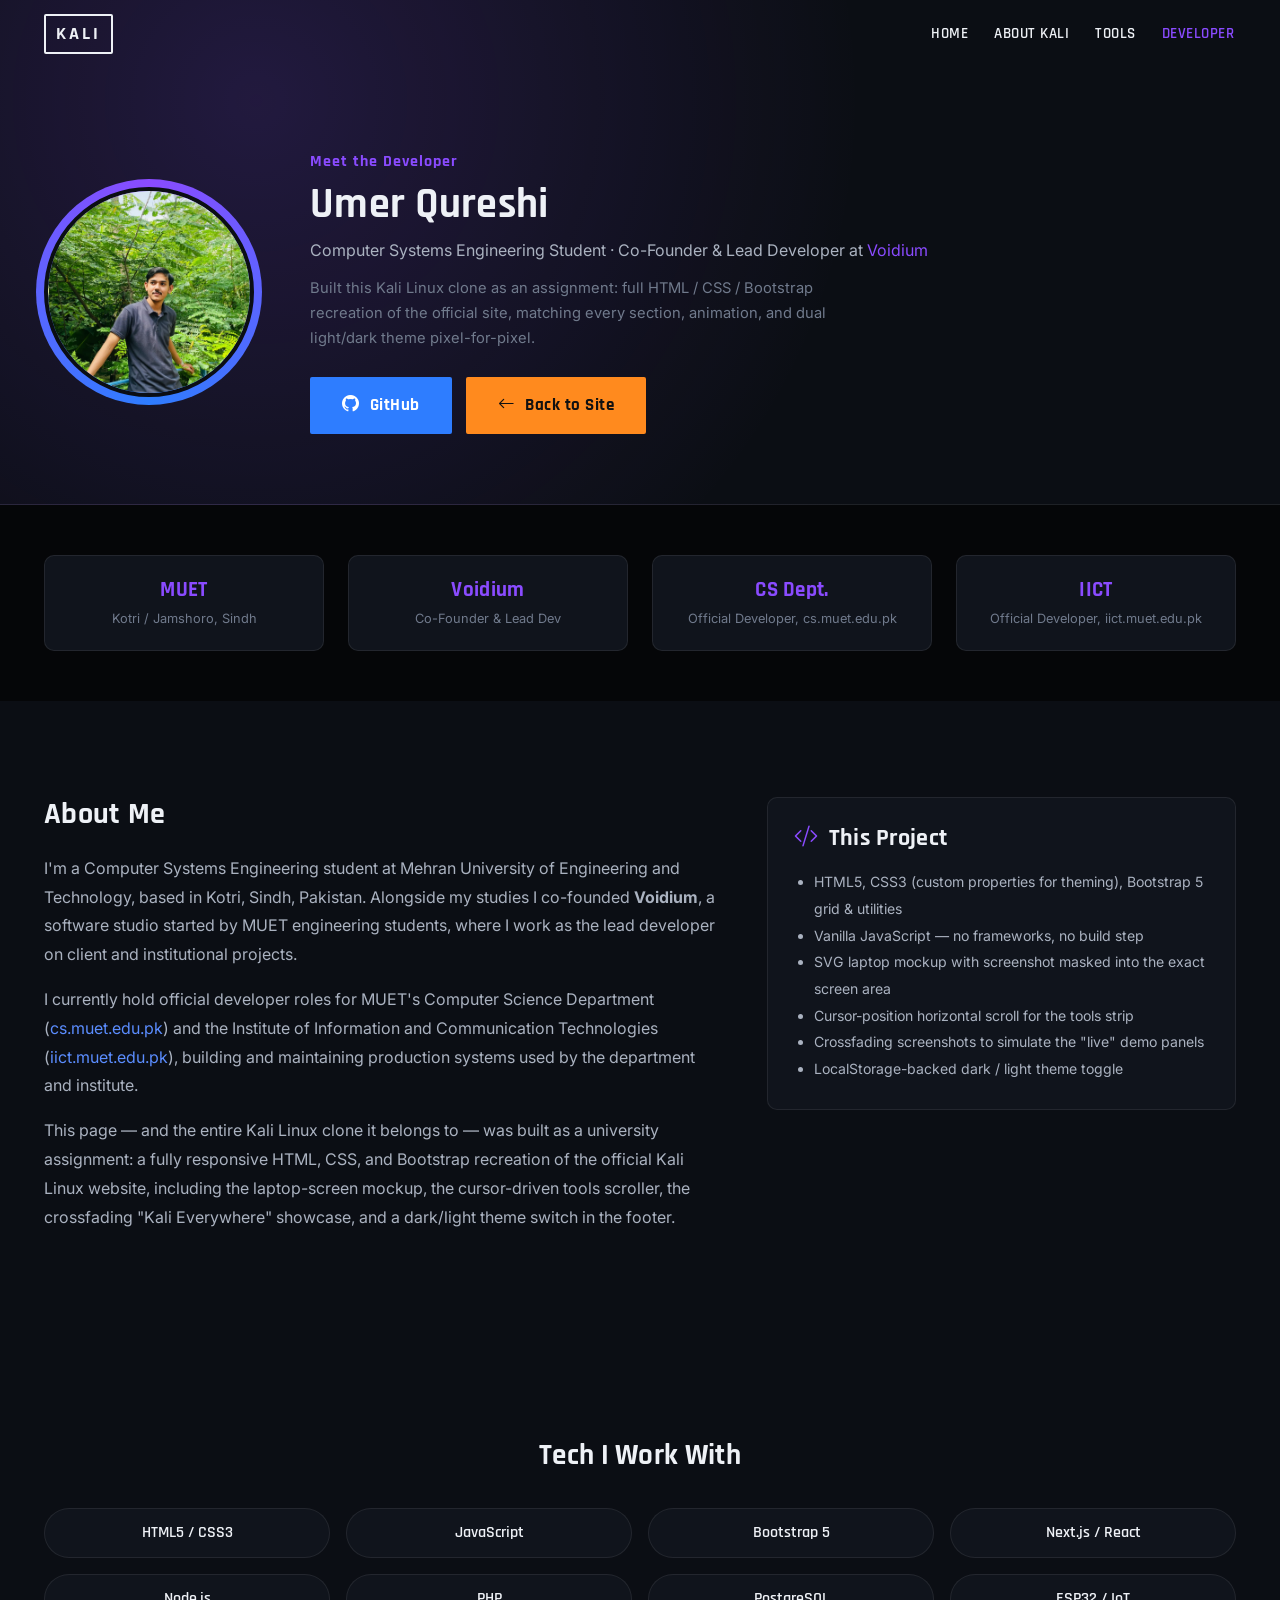
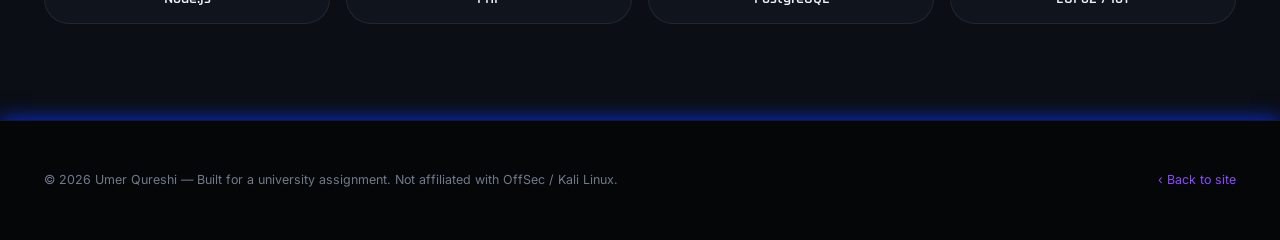
==== developer.html @ b4f50ba1 "Add files via upload" ====
<!DOCTYPE html>
<html lang="en">
<head>
<meta charset="UTF-8">
<meta name="viewport" content="width=device-width, initial-scale=1.0">
<title>Developer | Kali Linux Clone</title>
<link href="vendor/bootstrap/css/bootstrap.min.css" rel="stylesheet">
<link rel="stylesheet" href="vendor/bootstrap-icons/bootstrap-icons.min.css">
<link rel="stylesheet" href="css/style.css">
<link rel="stylesheet" href="css/developer.css">
<link rel="icon" href="images/kali-dragon-icon.svg">
</head>
<body>

<!-- reuse the same navbar markup/behaviour as index.html -->
<nav class="kali-navbar scrolled">
  <div class="container-x">
    <a href="index.html" class="kali-logo">KALI</a>
    <button class="navbar-toggle"><i class="bi bi-list"></i></button>
    <div class="kali-nav-links">
      <a href="index.html">HOME</a>
      <a href="index.html#standard">ABOUT KALI</a>
      <a href="index.html#tools" onclick="location.href='index.html'">TOOLS</a>
      <a href="developer.html" class="active-link">DEVELOPER</a>
    </div>
  </div>
</nav>

<!-- =========================================================
     DEVELOPER HERO — photo + name + role + quick facts
========================================================= -->
<header class="dev-hero">
  <div class="container-x dev-hero-inner">
    <div class="dev-photo-wrap">
      <img src="images/dev/umer.jpeg" alt="Umer Qureshi" class="dev-photo">
      <span class="dev-photo-ring"></span>
    </div>
    <div class="dev-hero-text">
      <p class="dev-eyebrow">Meet the Developer</p>
      <h1>Umer Qureshi</h1>
      <p class="dev-role">Computer Systems Engineering Student &middot; Co-Founder & Lead Developer at <span class="text-purple">Voidium</span></p>
      <p class="dev-desc">
        Built this Kali Linux clone as an assignment: full HTML / CSS / Bootstrap recreation of the
        official site, matching every section, animation, and dual light/dark theme pixel-for-pixel.
      </p>
      <div class="dev-links">
        <a href="https://github.com/umerqureshi409" target="_blank" rel="noopener" class="btn-kali btn-doc"><i class="bi bi-github"></i> GitHub</a>
        <a href="index.html" class="btn-kali btn-download"><i class="bi bi-arrow-left"></i> Back to Site</a>
      </div>
    </div>
  </div>
</header>

<!-- =========================================================
     QUICK FACTS / STAT STRIP
========================================================= -->
<section class="dev-stats section-pad-sm">
  <div class="container-x">
    <div class="row g-4 text-center">
      <div class="col-6 col-md-3">
        <div class="stat-card"><h3>MUET</h3><p>Kotri / Jamshoro, Sindh</p></div>
      </div>
      <div class="col-6 col-md-3">
        <div class="stat-card"><h3>Voidium</h3><p>Co-Founder & Lead Dev</p></div>
      </div>
      <div class="col-6 col-md-3">
        <div class="stat-card"><h3>CS Dept.</h3><p>Official Developer, cs.muet.edu.pk</p></div>
      </div>
      <div class="col-6 col-md-3">
        <div class="stat-card"><h3>IICT</h3><p>Official Developer, iict.muet.edu.pk</p></div>
      </div>
    </div>
  </div>
</section>

<!-- =========================================================
     ABOUT / BIO
========================================================= -->
<section class="section-pad dev-about">
  <div class="container-x">
    <div class="row g-5 align-items-start">
      <div class="col-lg-7">
        <h2>About Me</h2>
        <p>
          I'm a Computer Systems Engineering student at Mehran University of Engineering and Technology,
          based in Kotri, Sindh, Pakistan. Alongside my studies I co-founded <strong>Voidium</strong>, a
          software studio started by MUET engineering students, where I work as the lead developer on
          client and institutional projects.
        </p>
        <p>
          I currently hold official developer roles for MUET's Computer Science Department
          (<a href="https://cs.muet.edu.pk" target="_blank" rel="noopener">cs.muet.edu.pk</a>) and the
          Institute of Information and Communication Technologies
          (<a href="https://iict.muet.edu.pk" target="_blank" rel="noopener">iict.muet.edu.pk</a>), building
          and maintaining production systems used by the department and institute.
        </p>
        <p>
          This page — and the entire Kali Linux clone it belongs to — was built as a university assignment:
          a fully responsive HTML, CSS, and Bootstrap recreation of the official Kali Linux website,
          including the laptop-screen mockup, the cursor-driven tools scroller, the crossfading
          "Kali Everywhere" showcase, and a dark/light theme switch in the footer.
        </p>
      </div>

      <div class="col-lg-5">
        <div class="dev-panel">
          <h4><i class="bi bi-code-slash"></i> This Project</h4>
          <ul>
            <li>HTML5, CSS3 (custom properties for theming), Bootstrap 5 grid & utilities</li>
            <li>Vanilla JavaScript — no frameworks, no build step</li>
            <li>SVG laptop mockup with screenshot masked into the exact screen area</li>
            <li>Cursor-position horizontal scroll for the tools strip</li>
            <li>Crossfading screenshots to simulate the "live" demo panels</li>
            <li>LocalStorage-backed dark / light theme toggle</li>
          </ul>
        </div>
      </div>
    </div>
  </div>
</section>

<!-- =========================================================
     SKILLS / STACK
========================================================= -->
<section class="section-pad dev-skills">
  <div class="container-x">
    <h2 class="text-center">Tech I Work With</h2>
    <div class="row g-3 justify-content-center">
      <div class="col-6 col-md-3"><div class="skill-chip">HTML5 / CSS3</div></div>
      <div class="col-6 col-md-3"><div class="skill-chip">JavaScript</div></div>
      <div class="col-6 col-md-3"><div class="skill-chip">Bootstrap 5</div></div>
      <div class="col-6 col-md-3"><div class="skill-chip">Next.js / React</div></div>
      <div class="col-6 col-md-3"><div class="skill-chip">Node.js</div></div>
      <div class="col-6 col-md-3"><div class="skill-chip">PHP</div></div>
      <div class="col-6 col-md-3"><div class="skill-chip">PostgreSQL</div></div>
      <div class="col-6 col-md-3"><div class="skill-chip">ESP32 / IoT</div></div>
    </div>
  </div>
</section>

<footer class="kali-footer section-pad-sm">
  <div class="container-x">
    <div class="footer-bottom" style="border-top:none;padding-top:0;">
      <span>&copy; 2026 Umer Qureshi — Built for a university assignment. Not affiliated with OffSec / Kali Linux.</span>
      <a href="index.html" class="text-purple">‹ Back to site</a>
    </div>
  </div>
</footer>

<script src="vendor/bootstrap/js/bootstrap.bundle.min.js"></script>
<script src="js/script.js"></script>
</body>
</html>
---- css/style.css ----
/* ==========================================================================
   KALI LINUX WEBSITE CLONE — STYLESHEET
   Author: Umer Qureshi | MUET Computer Systems Engineering
   Notes: All colors are CSS variables so the light/dark theme toggle in the
   footer can flip the whole site instantly. Search "THEME" to see the swap.
   ========================================================================== */

/* ---------- Google Fonts ---------- */
@import url('https://fonts.googleapis.com/css2?family=Rajdhani:wght@500;600;700&family=Inter:wght@400;500;600;700&display=swap');

/* ---------- THEME: dark (default, matches the real Kali site) ---------- */
:root {
  --bg-0: #050608;
  /* deepest background (tools / footer) */
  --bg-1: #0b0e14;
  /* base page background */
  --bg-2: #10141c;
  /* card / panel background */
  --bg-3: #171c26;
  /* raised card background */
  --border: rgba(255, 255, 255, .08);
  --text-1: #eef1f6;
  --text-2: #aab2c0;
  --text-3: #707a8c;
  --accent-purple: #8a4bff;
  --accent-purple-2: #5b2bd6;
  --accent-blue: #2e7dff;
  --accent-orange: #ff8a1e;
  --link: #5b8dff;
  --hero-overlay: linear-gradient(180deg, rgba(6, 10, 20, .55) 0%, rgba(6, 10, 20, .75) 55%, rgba(6, 10, 20, .95) 100%);
  --shadow-soft: 0 20px 60px rgba(0, 0, 0, .45);
  --toggle-bg: #2e7dff;
}

/* ---------- THEME: light ---------- */
[data-theme="light"] {
  --bg-0: #ffffff;
  --bg-1: #f5f6f9;
  --bg-2: #ffffff;
  --bg-3: #eef0f5;
  --border: rgba(10, 12, 20, .09);
  --text-1: #12141a;
  --text-2: #454c5c;
  --text-3: #767f92;
  --accent-purple: #7136e0;
  --accent-purple-2: #5b2bd6;
  --accent-blue: #1a63e0;
  --accent-orange: #e0730a;
  --link: #1a63e0;
  --hero-overlay: linear-gradient(180deg, rgba(20, 30, 55, .35) 0%, rgba(20, 30, 55, .55) 55%, rgba(245, 246, 249, 1) 100%);
  --shadow-soft: 0 20px 50px rgba(20, 30, 60, .12);
  --toggle-bg: #c7cbd6;
}

* {
  box-sizing: border-box;
}

html {
  scroll-behavior: smooth;
}

body {
  margin: 0;
  background: var(--bg-1);
  color: var(--text-1);
  font-family: 'Inter', system-ui, sans-serif;
  overflow-x: hidden;
  transition: background .35s ease, color .35s ease;
}

h1,
h2,
h3,
h4,
.brand-font {
  font-family: 'Rajdhani', sans-serif;
  font-weight: 700;
  letter-spacing: .3px;
}

a {
  color: var(--link);
  text-decoration: none;
}

a:hover {
  color: var(--accent-purple);
}

img {
  max-width: 100%;
  display: block;
}

.container-x {
  width: 100%;
  max-width: 1240px;
  margin: 0 auto;
  padding: 0 24px;
}

.text-purple {
  color: var(--accent-purple);
}

.section-pad {
  padding: 96px 0;
}

@media(max-width:768px) {
  .section-pad {
    padding: 56px 0;
  }
}

/* ---------- Buttons ---------- */
.btn-kali {
  display: inline-flex;
  align-items: center;
  gap: 10px;
  padding: 14px 30px;
  font-family: 'Rajdhani', sans-serif;
  font-weight: 700;
  font-size: 1.05rem;
  letter-spacing: .5px;
  border-radius: 2px;
  border: 2px solid transparent;
  cursor: pointer;
  transition: transform .2s ease, box-shadow .2s ease, background .2s ease, color .2s ease;
}

.btn-kali:active {
  transform: translateY(1px);
}

.btn-download {
  background: var(--accent-orange);
  border-color: var(--accent-orange);
  color: #111;
}

.btn-download:hover {
  background: transparent;
  color: var(--accent-orange);
  box-shadow: 0 0 0 2px var(--accent-orange) inset;
}

.btn-doc {
  background: var(--accent-blue);
  border-color: var(--accent-blue);
  color: #fff;
}

.btn-doc:hover {
  background: transparent;
  color: var(--accent-blue);
  box-shadow: 0 0 0 2px var(--accent-blue) inset;
}

/* ==========================================================================
   NAVBAR
   ========================================================================== */
.kali-navbar {
  position: fixed;
  top: 0;
  left: 0;
  right: 0;
  z-index: 1000;
  padding: 14px 0;
  background: transparent;
  transition: background .3s ease, padding .3s ease, box-shadow .3s ease;
}

.kali-navbar.scrolled {
  background: var(--bg-2);
  padding: 8px 0;
  box-shadow: 0 2px 18px rgba(0, 0, 0, .25);
  border-bottom: 1px solid var(--border);
}

.kali-navbar .container-x {
  display: flex;
  align-items: center;
  gap: 28px;
}

.kali-logo {
  border: 2px solid var(--text-1);
  border-radius: 2px;
  padding: 4px 10px;
  font-family: 'Rajdhani', sans-serif;
  font-weight: 700;
  font-size: 1.15rem;
  letter-spacing: 3px;
  color: var(--text-1);
  flex-shrink: 0;
}

.kali-nav-links {
  display: flex;
  align-items: center;
  gap: 22px;
  margin-left: auto;
  flex-wrap: nowrap;
}

.kali-nav-links a {
  color: var(--text-1);
  font-family: 'Rajdhani', sans-serif;
  font-weight: 600;
  font-size: .92rem;
  letter-spacing: .5px;
  white-space: nowrap;
  display: flex;
  align-items: center;
  gap: 5px;
  padding: 6px 2px;
  position: relative;
}

.kali-nav-links a:hover {
  color: var(--accent-purple);
}

.kali-nav-links a i {
  font-size: .65rem;
  transition: transform .2s;
}

.nav-drop {
  position: relative;
}

.nav-drop-menu {
  position: absolute;
  top: 130%;
  left: 0;
  min-width: 190px;
  background: var(--bg-3);
  border: 1px solid var(--border);
  border-radius: 6px;
  box-shadow: var(--shadow-soft);
  padding: 8px;
  opacity: 0;
  visibility: hidden;
  transform: translateY(6px);
  transition: opacity .18s ease, transform .18s ease, visibility .18s;
  z-index: 50;
}

.nav-drop:hover .nav-drop-menu {
  opacity: 1;
  visibility: visible;
  transform: translateY(0);
}

.nav-drop:hover>a i {
  transform: rotate(180deg);
}

.nav-drop-menu a {
  display: block;
  padding: 8px 10px;
  border-radius: 4px;
  font-size: .85rem;
}

.nav-drop-menu a:hover {
  background: var(--bg-2);
}

.navbar-toggle {
  display: none;
  background: none;
  border: 0;
  color: var(--text-1);
  font-size: 1.4rem;
  margin-left: auto;
}

@media(max-width:1100px) {
  .kali-nav-links {
    position: fixed;
    top: 0;
    right: -320px;
    height: 100vh;
    width: 290px;
    background: var(--bg-2);
    flex-direction: column;
    align-items: flex-start;
    padding: 90px 24px 24px;
    gap: 6px;
    transition: right .3s ease;
    box-shadow: -10px 0 30px rgba(0, 0, 0, .4);
    overflow-y: auto;
  }

  .kali-nav-links.open {
    right: 0;
  }

  .kali-nav-links a {
    width: 100%;
    padding: 10px 0;
    border-bottom: 1px solid var(--border);
  }

  .nav-drop-menu {
    position: static;
    opacity: 1;
    visibility: visible;
    transform: none;
    display: none;
    box-shadow: none;
    border: 0;
    background: var(--bg-1);
    margin: 4px 0;
  }

  .nav-drop.open .nav-drop-menu {
    display: block;
  }

  .navbar-toggle {
    display: block;
  }
}

/* ==========================================================================
   HERO
   ========================================================================== */
.hero {
  position: relative;
  min-height: 100vh;
  display: flex;
  align-items: center;
  background: url('../images/home-banner.jpg') center/cover no-repeat;
  padding-top: 110px;
}

.hero::before {
  content: "";
  position: absolute;
  inset: 0;
  background: var(--hero-overlay);
}

.hero-inner {
  position: relative;
  z-index: 2;
  display: flex;
  align-items: center;
  gap: 60px;
  width: 100%;
}

.hero-dragon {
  width: 280px;
  height: 280px;
  flex-shrink: 0;
  filter: drop-shadow(0 0 60px rgba(90, 150, 255, .55));
  animation: dragonFloat 6s ease-in-out infinite;
}

@keyframes dragonFloat {

  0%,
  100% {
    transform: translateY(0);
  }

  50% {
    transform: translateY(-14px);
  }
}

.hero-text h1 {
  color: #fff;
  font-size: 3rem;
  line-height: 1.1;
  margin: 0 0 18px;
}

[data-theme="light"] .hero-text h1 {
  color: #fff;
}

.hero-text p {
  color: #dbe1ee;
  font-size: 1.05rem;
  max-width: 560px;
  margin-bottom: 30px;
}

.hero-cta {
  display: flex;
  gap: 16px;
  flex-wrap: wrap;
}

.hero-scroll {
  position: absolute;
  bottom: 26px;
  left: 50%;
  transform: translateX(-50%);
  color: #fff;
  font-size: 1.6rem;
  animation: bounceDown 2s infinite;
  z-index: 2;
}

@keyframes bounceDown {

  0%,
  100% {
    transform: translate(-50%, 0);
  }

  50% {
    transform: translate(-50%, 10px);
  }
}

@media(max-width:900px) {
  .hero-inner {
    flex-direction: column;
    text-align: center;
    gap: 24px;
  }

  .hero-dragon {
    width: 170px;
    height: 170px;
  }

  .hero-text h1 {
    font-size: 2.1rem;
  }

  .hero-text p {
    margin-left: auto;
    margin-right: auto;
  }

  .hero-cta {
    justify-content: center;
  }
}

/* ==========================================================================
   INDUSTRY STANDARD + LAPTOP MOCKUP
   ========================================================================== */
.standard-section {
  background: var(--bg-1);
}

.standard-heading {
  text-align: center;
  font-size: 2.1rem;
  margin-bottom: 8px;
}

.standard-sub {
  text-align: center;
  color: var(--text-2);
  max-width: 720px;
  margin: 0 auto 60px;
  font-size: 1.05rem;
}

.standard-grid-top {
  display: grid;
  grid-template-columns: repeat(3, 1fr);
  gap: 40px 36px;
  margin-bottom: 40px;
}

.standard-grid-bottom {
  display: grid;
  grid-template-columns: repeat(2, 1fr);
  gap: 40px 36px;
  max-width: 800px;
  margin: 0 auto 70px;
}

.std-item h4 {
  display: flex;
  align-items: center;
  gap: 10px;
  font-size: 1.05rem;
  margin-bottom: 10px;
  color: var(--text-1);
}

.std-item h4 i {
  color: var(--accent-purple);
}

.std-item p {
  color: var(--text-2);
  font-size: .92rem;
  line-height: 1.6;
  text-align: justify;
  margin: 0;
}

@media(max-width:900px) {
  .standard-grid-top {
    grid-template-columns: 1fr 1fr;
  }
}

@media(max-width:600px) {

  .standard-grid-top,
  .standard-grid-bottom {
    grid-template-columns: 1fr;
  }
}

/* --- The laptop mockup: an SVG frame with the screenshot masked exactly
       into the screen area (coordinates measured from the source SVG) --- */
.laptop-wrap {
  position: relative;
  width: 100%;
  max-width: 920px;
  margin: 0 auto;
  aspect-ratio: 1457/835.71;
}

/* the raw SVG draws its screen rect with a solid (black) fill, so our
   screenshot has to sit ABOVE the frame image, clipped to the exact same
   rectangle, rather than behind it */
.laptop-frame {
  position: absolute;
  inset: 0;
  width: 100%;
  height: 100%;
  z-index: 2;
  pointer-events: none;
}

.laptop-screen {
  position: absolute;
  z-index: 3;
  left: 10.185%;
  top: 5.14%;
  width: 79.63%;
  height: 79.24%;
  overflow: hidden;
  background: #000;
  border-radius: 2px 2px 0 0;
}

.laptop-screen img {
  width: 100%;
  height: 100%;
  object-fit: cover;
  object-position: top;
}

/* ==========================================================================
   TOOLS SECTION — cursor-driven horizontal scroll
   ========================================================================== */
.tools-section {
  background: var(--bg-0);
  text-align: center;
}

.tools-section h2 {
  font-size: 2rem;
  margin-bottom: 18px;
}

.tools-section p.lead-text {
  color: var(--text-2);
  max-width: 700px;
  margin: 0 auto 10px;
}

.tools-cta {
  display: inline-block;
  margin-bottom: 50px;
  font-weight: 600;
}

.tools-track-outer {
  overflow: hidden;
  position: relative;
  cursor: grab;
}

.tools-track {
  display: flex;
  gap: 70px;
  padding: 10px 40px;
  width: max-content;
  transition: transform .25s ease-out;
}

.tool-item {
  display: flex;
  flex-direction: column;
  align-items: center;
  gap: 14px;
  width: 100px;
  flex-shrink: 0;
}

.tool-item img {
  width: 64px;
  height: 64px;
  object-fit: contain;
  filter: grayscale(15%);
  transition: transform .25s ease;
}

.tool-item:hover img {
  transform: translateY(-6px) scale(1.08);
}

.tool-item span {
  color: var(--text-2);
  font-size: .85rem;
  font-family: 'Rajdhani', sans-serif;
  font-weight: 600;
}

/* ==========================================================================
   KALI EVERYWHERE
   ========================================================================== */
.everywhere-section {
background: url(/images/neon-background.svg);
  background-size: cover;
    background-position: 50%;
    text-shadow: 0 1px 5px rgba(0, 0, 0, .2);
}

.everywhere-heading {
  text-align: center;
  font-size: 2.1rem;
  margin-bottom: 60px;
}

.everywhere-row {
  display: grid;
  grid-template-columns: 1fr 1.1fr 1fr;
  gap: 20px;
  align-items: center;
  margin-bottom: 60px;
}

.everywhere-side {
  text-align: center;
}

.everywhere-side h5 {
  margin: 16px 0 10px;
  font-size: 1.1rem;
}

.everywhere-side p {
  color: var(--text-2);
  font-size: .88rem;
  line-height: 1.6;
}

.everywhere-frame {
  border: 1px solid var(--border);
  border-radius: 6px;
  overflow: hidden;
  background: #000;
  aspect-ratio: 16/10;
  position: relative;
  box-shadow: var(--shadow-soft);
}

/* Crossfade "video" effect: two/more images stacked, opacity cycles via JS-toggled class */
.everywhere-frame .fade-img {
  position: absolute;
  inset: 0;
  width: 100%;
  height: 100%;
  object-fit: cover;
  object-position: top;
  opacity: 0;
  transition: opacity 1.1s ease-in-out;
}

.everywhere-frame .fade-img.active {
  opacity: 1;
}

.phone-frame {
  width: 220px;
  margin: 0 auto;
  border: 8px solid #1b1b1b;
  border-radius: 34px;
  aspect-ratio: 9/18.5;
  overflow: hidden;
  position: relative;
  background: #000;
  box-shadow: var(--shadow-soft);
}

.phone-frame .fade-img {
  position: absolute;
  inset: 0;
  width: 100%;
  height: 100%;
  object-fit: cover;
  opacity: 0;
  transition: opacity 1.1s ease-in-out;
}

.phone-frame .fade-img.active {
  opacity: 1;
}

@media(max-width:900px) {
  .everywhere-row {
    grid-template-columns: 1fr;
    gap: 36px;
  }
}

.platform-grid {
  display: grid;
  grid-template-columns: repeat(4, 1fr);
  gap: 26px;
  margin-top: 20px;
}

.platform-card {
  background: var(--bg-2);
  border: 1px solid var(--border);
  border-radius: 8px;
  padding: 24px 20px;
  text-align: center;
  transition: transform .22s ease, border-color .22s ease;
}

.platform-card:hover {
  transform: translateY(-5px);
  border-color: var(--accent-purple);
}

.platform-card img {
  width: 46px;
  height: 46px;
  margin: 0 auto 14px;
}

.platform-card h6 {
  font-family: 'Rajdhani', sans-serif;
  font-weight: 700;
  margin-bottom: 8px;
  font-size: 1rem;
}

.platform-card p {
  color: var(--text-3);
  font-size: .78rem;
  line-height: 1.5;
  text-align: justify;
  margin: 0;
}

@media(max-width:900px) {
  .platform-grid {
    grid-template-columns: repeat(2, 1fr);
  }
}

/* ==========================================================================
   CHOOSE DESKTOP
   ========================================================================== */
.desktop-section {
  background: var(--bg-1);
}

.desktop-heading {
  text-align: center;
  font-size: 2.1rem;
  margin-bottom: 60px;
}

.desktop-row {
  display: flex;
  align-items: center;
  gap: 50px;
  margin-bottom: 60px;
}

.desktop-row.reverse {
  flex-direction: row-reverse;
}

.desktop-text {
  flex: 1;
}

.desktop-text h4 {
  display: flex;
  align-items: center;
  gap: 10px;
  font-size: 1.3rem;
  margin-bottom: 14px;
}

.desktop-text h4 img {
  width: 28px;
  height: 28px;
}

.desktop-text p {
  color: var(--text-2);
  font-size: .92rem;
  line-height: 1.7;
}

.desktop-shot {
  flex: 1.2;
  border-radius: 8px;
  overflow: hidden;
  border: 1px solid var(--border);
  box-shadow: var(--shadow-soft);
}

@media(max-width:800px) {

  .desktop-row,
  .desktop-row.reverse {
    flex-direction: column;
  }
}

/* ==========================================================================
   BLOG
   ========================================================================== */
.blog-section {
  background: var(--bg-1);
}

.blog-heading {
  text-align: center;
  margin-bottom: 46px;
  font-size: 1.5rem;
  font-weight: 500;
  color: var(--text-1);
}

.blog-grid {
  display: grid;
  grid-template-columns: repeat(4, 1fr);
  gap: 22px;
}

.blog-card {
  background: var(--bg-2);
  border: 1px solid var(--border);
  border-radius: 8px;
  overflow: hidden;
  display: flex;
  flex-direction: column;
  transition: transform .22s ease, box-shadow .22s ease;
}

.blog-card:hover {
  transform: translateY(-6px);
  box-shadow: var(--shadow-soft);
}

.blog-card img {
  width: 100%;
  height: 140px;
  object-fit: cover;
}

.blog-card-body {
  padding: 16px 18px 20px;
  flex: 1;
  display: flex;
  flex-direction: column;
}

.blog-card-body h6 {
  font-size: .95rem;
  margin-bottom: 10px;
  line-height: 1.4;
}

.blog-card-body h6 a {
  color: var(--text-1);
}

.blog-card-body h6 a:hover {
  color: var(--accent-purple);
}

.blog-card-body p {
  color: var(--text-3);
  font-size: .8rem;
  line-height: 1.55;
  flex: 1;
}

.blog-date {
  color: var(--text-3);
  font-size: .75rem;
  margin-top: 10px;
  display: flex;
  align-items: center;
  gap: 6px;
}

@media(max-width:900px) {
  .blog-grid {
    grid-template-columns: 1fr 1fr;
  }
}

@media(max-width:560px) {
  .blog-grid {
    grid-template-columns: 1fr;
  }
}

/* ==========================================================================
   FOOTER
   ========================================================================== */
.kali-footer {
  background: var(--bg-0);
  border-top: 1px solid var(--border);
  padding: 70px 0 30px;
  box-shadow: 0 0 20px rgb(10, 48, 237);
}

.footer-grid {
  display: grid;
  grid-template-columns: 1.3fr repeat(5, 1fr);
  gap: 28px;
  margin-bottom: 50px;
}

.footer-col h6 {
  font-family: 'Rajdhani', sans-serif;
  font-weight: 700;
  color: var(--text-1);
  margin-bottom: 16px;
  font-size: .95rem;
}

.footer-col a {
  display: block;
  color: var(--text-3);
  font-size: .83rem;
  margin-bottom: 10px;
}

.footer-col a:hover {
  color: var(--accent-purple);
}

.theme-switch-row {
  display: flex;
  align-items: center;
  gap: 10px;
  margin-bottom: 20px;
}

.theme-switch-row span {
  font-size: .75rem;
  color: var(--text-3);
  font-weight: 600;
  letter-spacing: .5px;
}

.switch {
  position: relative;
  width: 46px;
  height: 24px;
  flex-shrink: 0;
}

.switch input {
  opacity: 0;
  width: 0;
  height: 0;
}

.slider {
  position: absolute;
  cursor: pointer;
  inset: 0;
  background: var(--toggle-bg);
  transition: .3s;
  border-radius: 24px;
}

.slider::before {
  content: "";
  position: absolute;
  height: 18px;
  width: 18px;
  left: 3px;
  top: 3px;
  background: #fff;
  transition: .3s;
  border-radius: 50%;
}

.switch input:checked+.slider::before {
  transform: translateX(22px);
}

.offsec-badge {
  display: flex;
  align-items: center;
  gap: 10px;
  flex-direction: column;
  text-align: right;
}

.footer-bottom {
  border-top: 1px solid var(--border);
  padding-top: 24px;
  display: flex;
  justify-content: space-between;
  align-items: center;
  flex-wrap: wrap;
  gap: 12px;
  color: var(--text-3);
  font-size: .78rem;
}

@media(max-width:900px) {
  .footer-grid {
    grid-template-columns: 1fr 1fr;
  }
}

@media(max-width:560px) {
  .footer-grid {
    grid-template-columns: 1fr;
  }
}

/* ==========================================================================
   ONE-TIME HERO ENTRANCE (the only "on load" motion on the page — kept to
   a single moment on purpose, instead of fading every section on scroll)
   ========================================================================== */
.hero-text,
.hero-dragon {
  animation-fill-mode: both;
}

.hero-text {
  animation: heroRise .8s ease .1s both;
}

.hero-dragon {
  animation: dragonFloat 6s ease-in-out infinite, heroRise .8s ease both;
}

@keyframes heroRise {
  from {
    opacity: 0;
    transform: translateY(18px);
  }

  to {
    opacity: 1;
    transform: translateY(0);
  }
}

@media (prefers-reduced-motion: reduce) {

  .hero-text,
  .hero-dragon,
  .hero-scroll {
    animation: none;
  }
}

/* ==========================================================================
   BACK TO TOP
   ========================================================================== */
.back-to-top {
  position: fixed;
  bottom: 26px;
  right: 26px;
  width: 46px;
  height: 46px;
  border-radius: 50%;
  background: var(--accent-purple);
  color: #fff;
  display: flex;
  align-items: center;
  justify-content: center;
  z-index: 900;
  opacity: 0;
  pointer-events: none;
  transition: opacity .25s ease, transform .2s ease;
  border: 0;
  cursor: pointer;
  font-size: 1.1rem;
}

.back-to-top.show {
  opacity: 1;
  pointer-events: auto;
}

.back-to-top:hover {
  transform: translateY(-4px);
}
---- css/developer.css ----
/* ==========================================================================
   DEVELOPER PAGE STYLES
   Extends style.css — same theme variables, so the dark/light toggle
   (persisted from index.html via localStorage) still applies here.
   ========================================================================== */

.section-pad-sm {
  padding: 50px 0;
}

.active-link {
  color: var(--accent-purple) !important;
}

/* ---------- hero ---------- */
.dev-hero {
  padding: 150px 0 70px;
  background:
    radial-gradient(circle at 20% 20%, rgba(138, 75, 255, .18), transparent 55%),
    var(--bg-1);
  border-bottom: 1px solid var(--border);
}

.dev-hero-inner {
  display: flex;
  align-items: center;
  gap: 56px;
}

.dev-photo-wrap {
  position: relative;
  flex-shrink: 0;
  width: 210px;
  height: 210px;
}

.dev-photo {
  width: 210px;
  height: 210px;
  object-fit: cover;
  border-radius: 50%;
  border: 4px solid var(--bg-1);
  position: relative;
  z-index: 2;
}

.dev-photo-ring {
  position: absolute;
  inset: -8px;
  border-radius: 50%;
  z-index: 1;
  background: conic-gradient(from 0deg, var(--accent-purple), var(--accent-blue), var(--accent-purple));
  animation: spinRing 6s linear infinite;
}

@keyframes spinRing {
  to {
    transform: rotate(360deg);
  }
}

.dev-eyebrow {
  color: var(--accent-purple);
  font-family: 'Rajdhani', sans-serif;
  font-weight: 700;
  letter-spacing: 1px;
  margin-bottom: 6px;
}

.dev-hero-text h1 {
  font-size: 2.6rem;
  margin-bottom: 8px;
  color: var(--text-1);
}

.dev-role {
  color: var(--text-2);
  font-size: 1rem;
  margin-bottom: 14px;
}

.dev-desc {
  color: var(--text-3);
  max-width: 560px;
  margin-bottom: 26px;
  font-size: .92rem;
  line-height: 1.7;
}

.dev-links {
  display: flex;
  gap: 14px;
  flex-wrap: wrap;
}

@media(max-width:760px) {
  .dev-hero-inner {
    flex-direction: column;
    text-align: center;
  }

  .dev-links {
    justify-content: center;
  }

  .dev-desc {
    margin-left: auto;
    margin-right: auto;
  }
}

/* ---------- quick stats ---------- */
.dev-stats {
  background: var(--bg-0);
}

.stat-card {
  background: var(--bg-2);
  border: 1px solid var(--border);
  border-radius: 10px;
  padding: 22px 14px;
  height: 100%;
}

.stat-card h3 {
  color: var(--accent-purple);
  font-size: 1.3rem;
  margin-bottom: 6px;
}

.stat-card p {
  color: var(--text-3);
  font-size: .8rem;
  margin: 0;
}

/* ---------- about ---------- */
.dev-about h2 {
  margin-bottom: 20px;
  font-size: 1.9rem;
}

.dev-about p {
  color: var(--text-2);
  line-height: 1.8;
  margin-bottom: 16px;
}

.dev-panel {
  background: var(--bg-2);
  border: 1px solid var(--border);
  border-radius: 10px;
  padding: 26px;
}

.dev-panel h4 {
  display: flex;
  align-items: center;
  gap: 10px;
  margin-bottom: 16px;
  color: var(--text-1);
}

.dev-panel h4 i {
  color: var(--accent-purple);
}

.dev-panel ul {
  margin: 0;
  padding-left: 20px;
  color: var(--text-2);
  font-size: .88rem;
  line-height: 1.9;
}

/* ---------- skills ---------- */
.dev-skills {
  background: var(--bg-1);
}

.dev-skills h2 {
  margin-bottom: 34px;
  font-size: 1.8rem;
}

.skill-chip {
  background: var(--bg-2);
  border: 1px solid var(--border);
  border-radius: 30px;
  padding: 12px 10px;
  text-align: center;
  font-family: 'Rajdhani', sans-serif;
  font-weight: 600;
  color: var(--text-1);
  transition: transform .2s ease, border-color .2s ease;
}

.skill-chip:hover {
  transform: translateY(-4px);
  border-color: var(--accent-purple);
  color: var(--accent-purple);
}
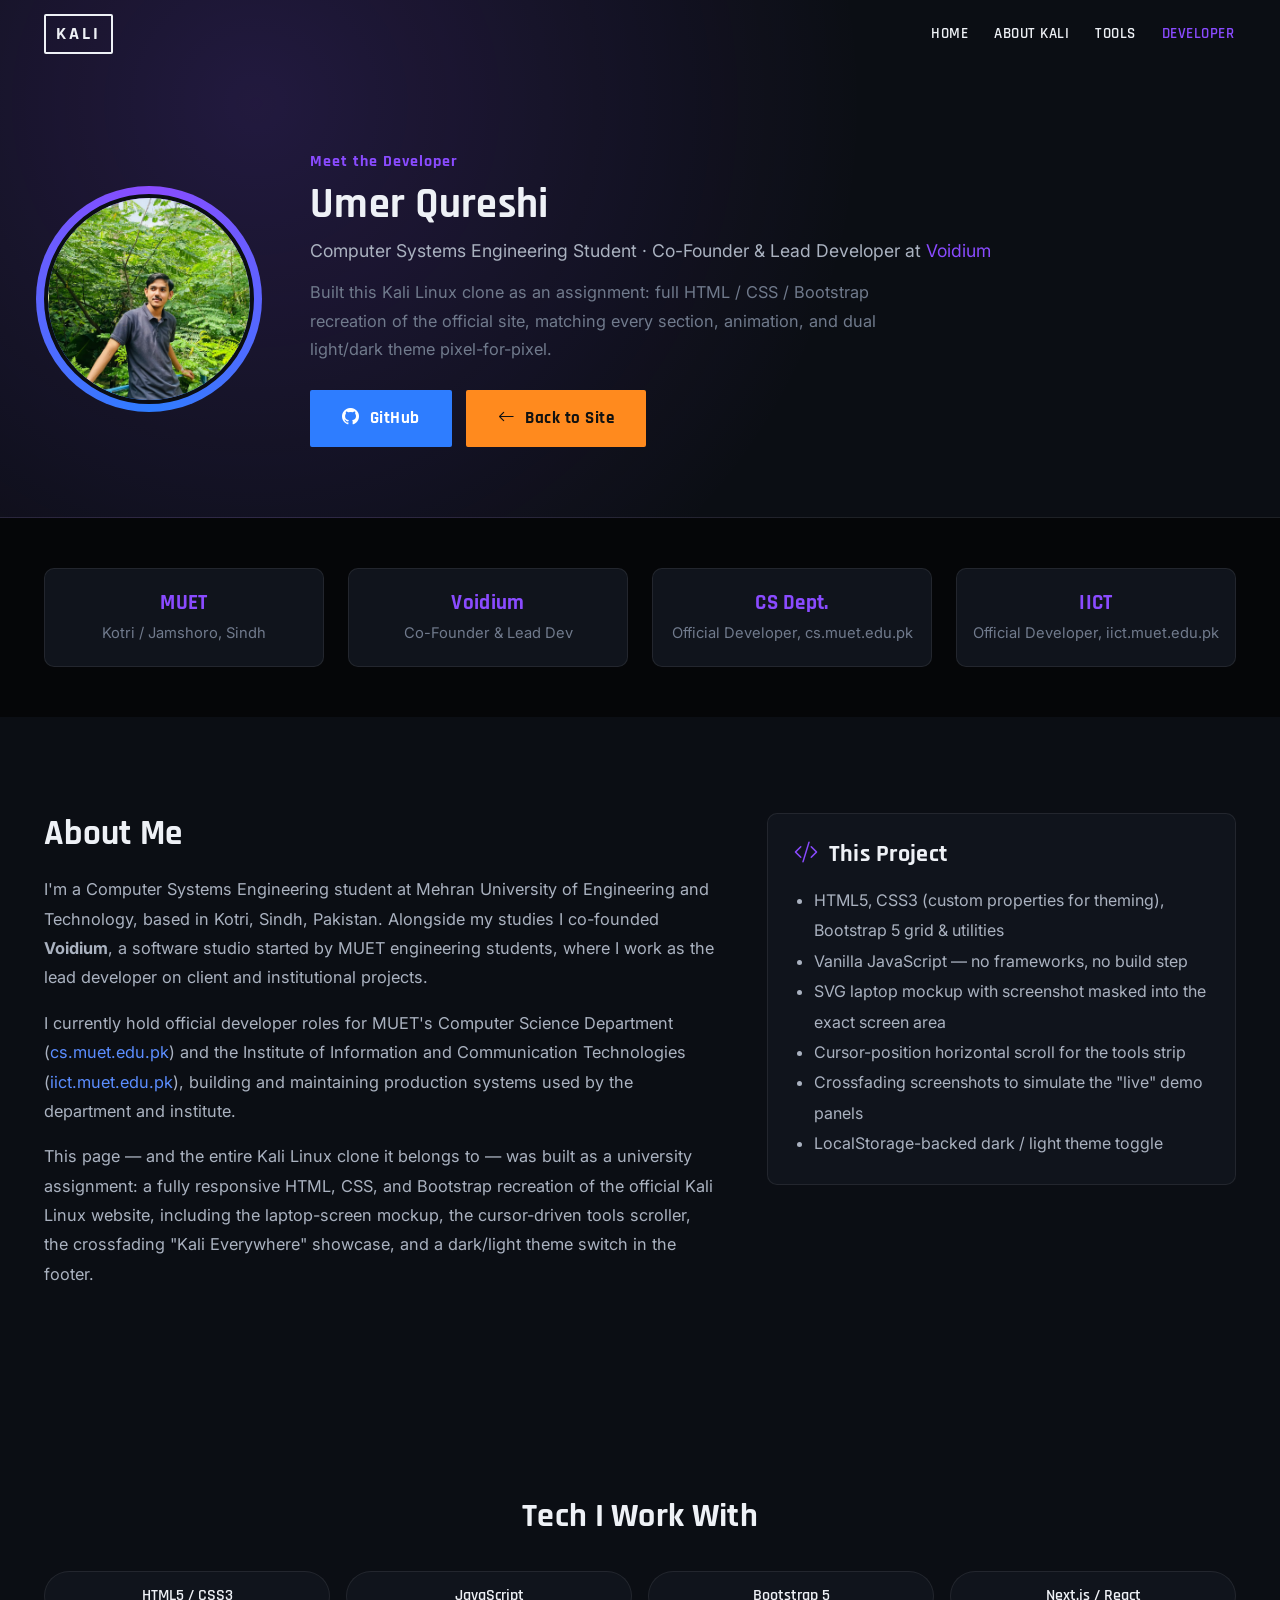
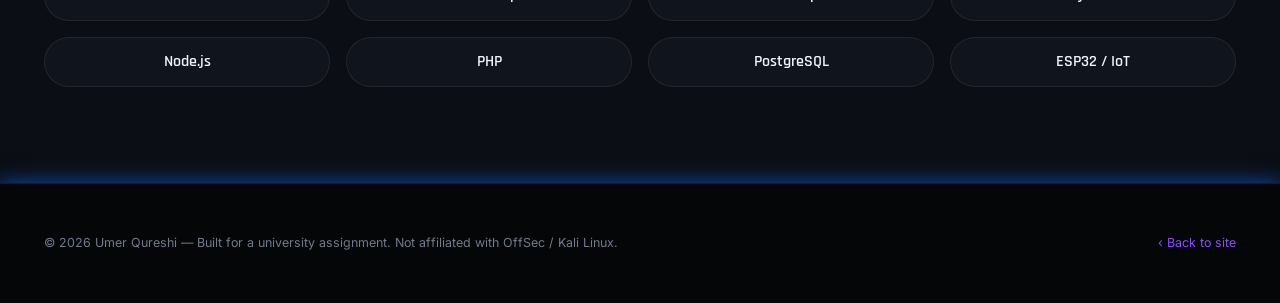
==== commit 4c7cf2da: "Add files via upload" ====
--- a/developer.html
+++ b/developer.html
@@ -16,7 +16,7 @@
 <nav class="kali-navbar scrolled">
   <div class="container-x">
     <a href="index.html" class="kali-logo">KALI</a>
-    <button class="navbar-toggle"><i class="bi bi-list"></i></button>
+    <button class="navbar-toggle" aria-label="Toggle navigation menu" aria-expanded="false"><i class="bi bi-list"></i></button>
     <div class="kali-nav-links">
       <a href="index.html">HOME</a>
       <a href="index.html#standard">ABOUT KALI</a>
@@ -25,6 +25,7 @@
     </div>
   </div>
 </nav>
+<div class="nav-backdrop" id="navBackdrop"></div>
 
 <!-- =========================================================
      DEVELOPER HERO — photo + name + role + quick facts
--- a/css/style.css
+++ b/css/style.css
@@ -275,8 +275,12 @@
   background: none;
   border: 0;
   color: var(--text-1);
-  font-size: 1.4rem;
+  font-size: 1.6rem;
   margin-left: auto;
+  position: relative;
+  z-index: 1200;
+  line-height: 1;
+  padding: 4px;
 }
 
 @media(max-width:1100px) {
@@ -286,6 +290,7 @@
     right: -320px;
     height: 100vh;
     width: 290px;
+    z-index: 1100;
     background: var(--bg-2);
     flex-direction: column;
     align-items: flex-start;
@@ -302,8 +307,9 @@
 
   .kali-nav-links a {
     width: 100%;
-    padding: 10px 0;
+    padding: 12px 0;
     border-bottom: 1px solid var(--border);
+    font-size: 1.05rem;
   }
 
   .nav-drop-menu {
@@ -457,16 +463,16 @@
 
 .standard-heading {
   text-align: center;
-  font-size: 2.1rem;
-  margin-bottom: 8px;
+  font-size: 2.5rem;
+  margin-bottom: 10px;
 }
 
 .standard-sub {
   text-align: center;
   color: var(--text-2);
-  max-width: 720px;
+  max-width: 760px;
   margin: 0 auto 60px;
-  font-size: 1.05rem;
+  font-size: 1.15rem;
 }
 
 .standard-grid-top {
@@ -488,8 +494,8 @@
   display: flex;
   align-items: center;
   gap: 10px;
-  font-size: 1.05rem;
-  margin-bottom: 10px;
+  font-size: 1.25rem;
+  margin-bottom: 12px;
   color: var(--text-1);
 }
 
@@ -499,10 +505,10 @@
 
 .std-item p {
   color: var(--text-2);
-  font-size: .92rem;
-  line-height: 1.6;
+  font-size: 1.02rem;
+  line-height: 1.7;
+  margin: 0;
   text-align: justify;
-  margin: 0;
 }
 
 @media(max-width:900px) {
@@ -569,20 +575,22 @@
 }
 
 .tools-section h2 {
-  font-size: 2rem;
+  font-size: 2.5rem;
   margin-bottom: 18px;
 }
 
 .tools-section p.lead-text {
   color: var(--text-2);
-  max-width: 700px;
+  max-width: 720px;
   margin: 0 auto 10px;
+  font-size: 1.1rem;
 }
 
 .tools-cta {
   display: inline-block;
   margin-bottom: 50px;
   font-weight: 600;
+  font-size: 1.05rem;
 }
 
 .tools-track-outer {
@@ -622,7 +630,7 @@
 
 .tool-item span {
   color: var(--text-2);
-  font-size: .85rem;
+  font-size: 1rem;
   font-family: 'Rajdhani', sans-serif;
   font-weight: 600;
 }
@@ -631,15 +639,15 @@
    KALI EVERYWHERE
    ========================================================================== */
 .everywhere-section {
-background: url(/images/neon-background.svg);
-  background-size: cover;
+  background: url(/images/neon-background.svg);
+    background-size: cover;
     background-position: 50%;
     text-shadow: 0 1px 5px rgba(0, 0, 0, .2);
 }
 
 .everywhere-heading {
   text-align: center;
-  font-size: 2.1rem;
+  font-size: 2.5rem;
   margin-bottom: 60px;
 }
 
@@ -657,13 +665,13 @@
 
 .everywhere-side h5 {
   margin: 16px 0 10px;
-  font-size: 1.1rem;
+  font-size: 1.25rem;
 }
 
 .everywhere-side p {
   color: var(--text-2);
-  font-size: .88rem;
-  line-height: 1.6;
+  font-size: 1rem;
+  line-height: 1.65;
 }
 
 .everywhere-frame {
@@ -736,7 +744,7 @@
   background: var(--bg-2);
   border: 1px solid var(--border);
   border-radius: 8px;
-  padding: 24px 20px;
+  padding: 28px 22px;
   text-align: center;
   transition: transform .22s ease, border-color .22s ease;
 }
@@ -747,29 +755,34 @@
 }
 
 .platform-card img {
-  width: 46px;
-  height: 46px;
-  margin: 0 auto 14px;
+  width: 68px;
+  height: 68px;
+  margin: 0 auto 16px;
 }
 
 .platform-card h6 {
   font-family: 'Rajdhani', sans-serif;
   font-weight: 700;
-  margin-bottom: 8px;
-  font-size: 1rem;
+  margin-bottom: 9px;
+  font-size: 1.15rem;
 }
 
 .platform-card p {
   color: var(--text-3);
-  font-size: .78rem;
-  line-height: 1.5;
-  text-align: justify;
+  font-size: .92rem;
+  line-height: 1.55;
   margin: 0;
 }
 
 @media(max-width:900px) {
   .platform-grid {
     grid-template-columns: repeat(2, 1fr);
+  }
+}
+
+@media(max-width:560px) {
+  .platform-grid {
+    grid-template-columns: 1fr;
   }
 }
 
@@ -782,7 +795,7 @@
 
 .desktop-heading {
   text-align: center;
-  font-size: 2.1rem;
+  font-size: 2.5rem;
   margin-bottom: 60px;
 }
 
@@ -805,7 +818,7 @@
   display: flex;
   align-items: center;
   gap: 10px;
-  font-size: 1.3rem;
+  font-size: 1.5rem;
   margin-bottom: 14px;
 }
 
@@ -816,8 +829,8 @@
 
 .desktop-text p {
   color: var(--text-2);
-  font-size: .92rem;
-  line-height: 1.7;
+  font-size: 1.03rem;
+  line-height: 1.75;
 }
 
 .desktop-shot {
@@ -846,7 +859,7 @@
 .blog-heading {
   text-align: center;
   margin-bottom: 46px;
-  font-size: 1.5rem;
+  font-size: 1.7rem;
   font-weight: 500;
   color: var(--text-1);
 }
@@ -886,7 +899,7 @@
 }
 
 .blog-card-body h6 {
-  font-size: .95rem;
+  font-size: 1.08rem;
   margin-bottom: 10px;
   line-height: 1.4;
 }
@@ -901,14 +914,14 @@
 
 .blog-card-body p {
   color: var(--text-3);
-  font-size: .8rem;
-  line-height: 1.55;
+  font-size: .93rem;
+  line-height: 1.6;
   flex: 1;
 }
 
 .blog-date {
   color: var(--text-3);
-  font-size: .75rem;
+  font-size: .85rem;
   margin-top: 10px;
   display: flex;
   align-items: center;
@@ -934,7 +947,7 @@
   background: var(--bg-0);
   border-top: 1px solid var(--border);
   padding: 70px 0 30px;
-  box-shadow: 0 0 20px rgb(10, 48, 237);
+   box-shadow: 0 0 20px rgba(10, 101, 237, 0.744);
 }
 
 .footer-grid {
@@ -949,13 +962,13 @@
   font-weight: 700;
   color: var(--text-1);
   margin-bottom: 16px;
-  font-size: .95rem;
+  font-size: 1.08rem;
 }
 
 .footer-col a {
   display: block;
   color: var(--text-3);
-  font-size: .83rem;
+  font-size: .95rem;
   margin-bottom: 10px;
 }
 
@@ -1033,6 +1046,7 @@
   gap: 12px;
   color: var(--text-3);
   font-size: .78rem;
+ 
 }
 
 @media(max-width:900px) {
@@ -1116,4 +1130,29 @@
 
 .back-to-top:hover {
   transform: translateY(-4px);
+}
+
+/* ==========================================================================
+   MOBILE NAV BACKDROP — dims the page behind the sliding menu; tapping it
+   closes the menu (handled in script.js)
+   ========================================================================== */
+.nav-backdrop {
+  position: fixed;
+  inset: 0;
+  background: rgba(0, 0, 0, .55);
+  z-index: 1090;
+  opacity: 0;
+  pointer-events: none;
+  transition: opacity .3s ease;
+}
+
+.nav-backdrop.show {
+  opacity: 1;
+  pointer-events: auto;
+}
+
+@media(min-width:1101px) {
+  .nav-backdrop {
+    display: none;
+  }
 }
--- a/css/developer.css
+++ b/css/developer.css
@@ -75,16 +75,16 @@
 
 .dev-role {
   color: var(--text-2);
-  font-size: 1rem;
+  font-size: 1.1rem;
   margin-bottom: 14px;
 }
 
 .dev-desc {
   color: var(--text-3);
-  max-width: 560px;
+  max-width: 580px;
   margin-bottom: 26px;
-  font-size: .92rem;
-  line-height: 1.7;
+  font-size: 1.02rem;
+  line-height: 1.75;
 }
 
 .dev-links {
@@ -130,20 +130,21 @@
 
 .stat-card p {
   color: var(--text-3);
-  font-size: .8rem;
+  font-size: .92rem;
   margin: 0;
 }
 
 /* ---------- about ---------- */
 .dev-about h2 {
   margin-bottom: 20px;
-  font-size: 1.9rem;
+  font-size: 2.2rem;
 }
 
 .dev-about p {
   color: var(--text-2);
   line-height: 1.8;
   margin-bottom: 16px;
+  font-size: 1.02rem;
 }
 
 .dev-panel {
@@ -169,7 +170,7 @@
   margin: 0;
   padding-left: 20px;
   color: var(--text-2);
-  font-size: .88rem;
+  font-size: 1rem;
   line-height: 1.9;
 }
 
@@ -180,7 +181,7 @@
 
 .dev-skills h2 {
   margin-bottom: 34px;
-  font-size: 1.8rem;
+  font-size: 2.1rem;
 }
 
 .skill-chip {
